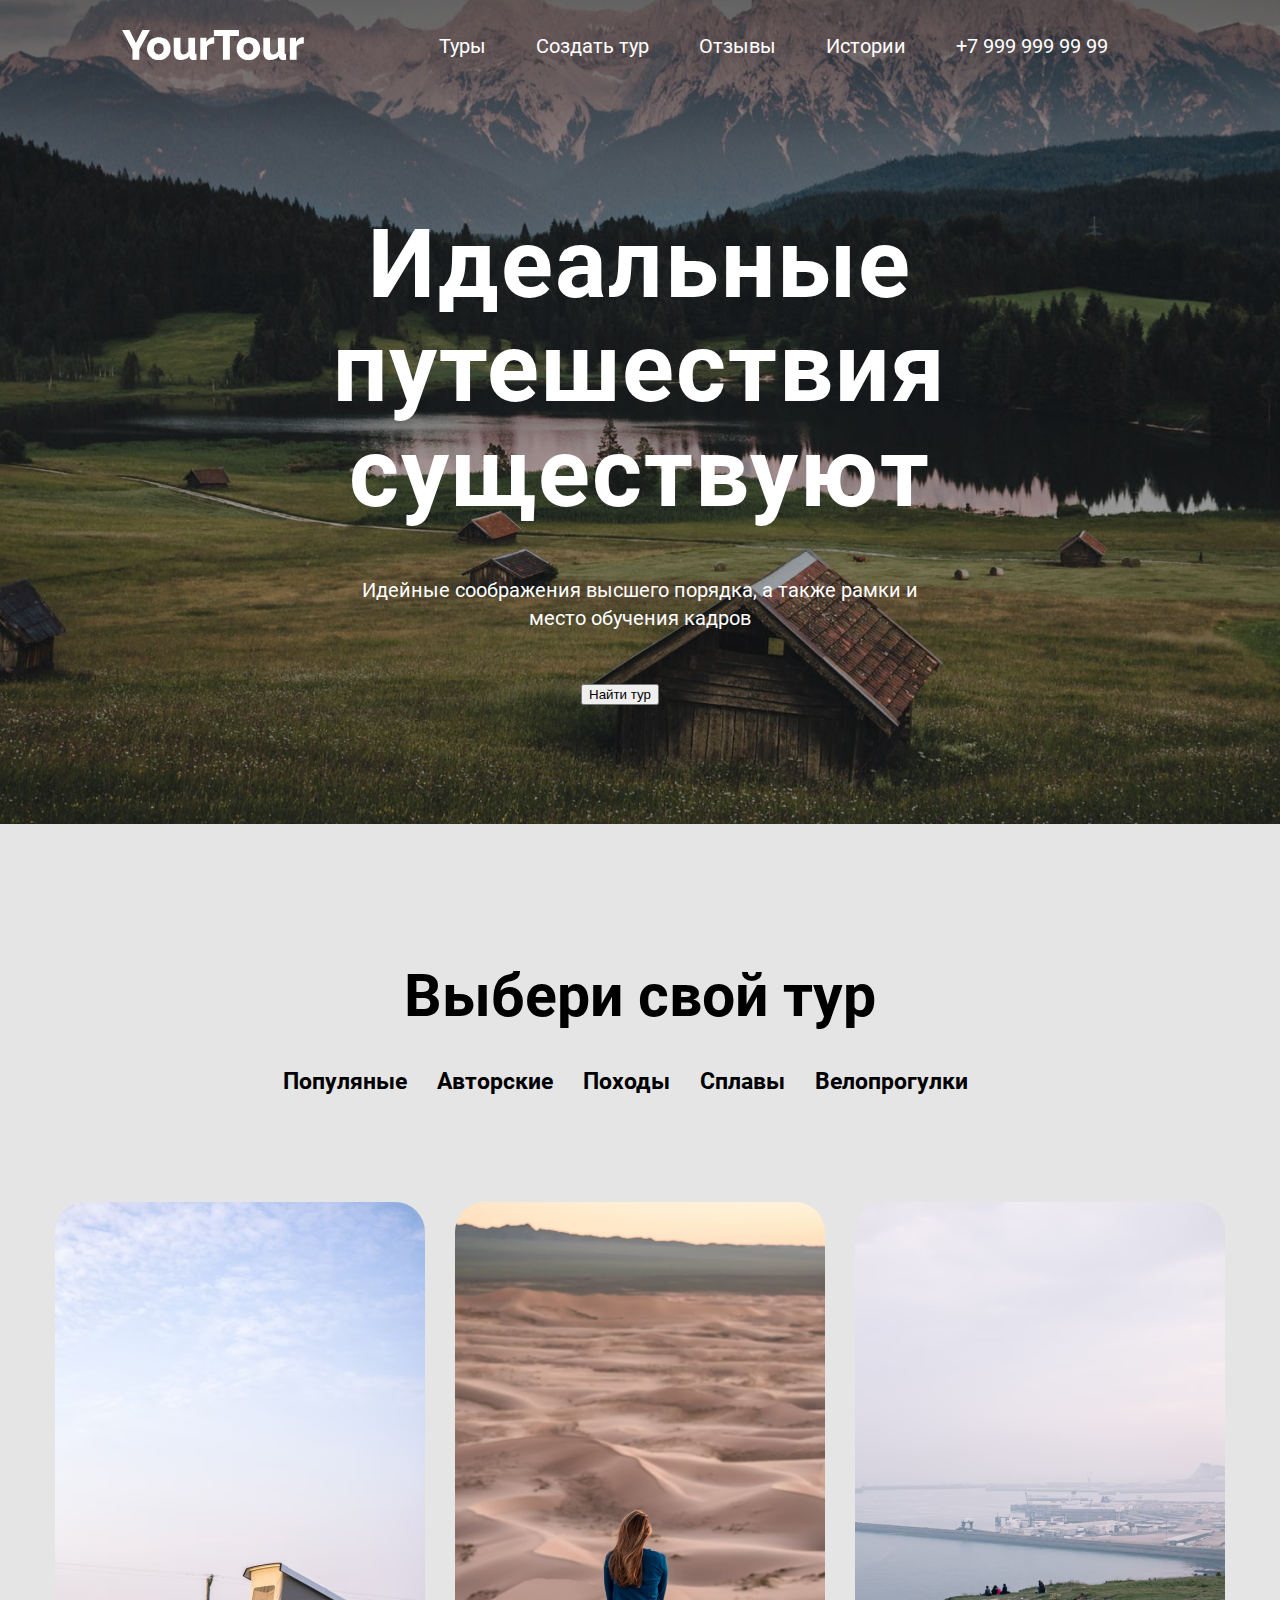
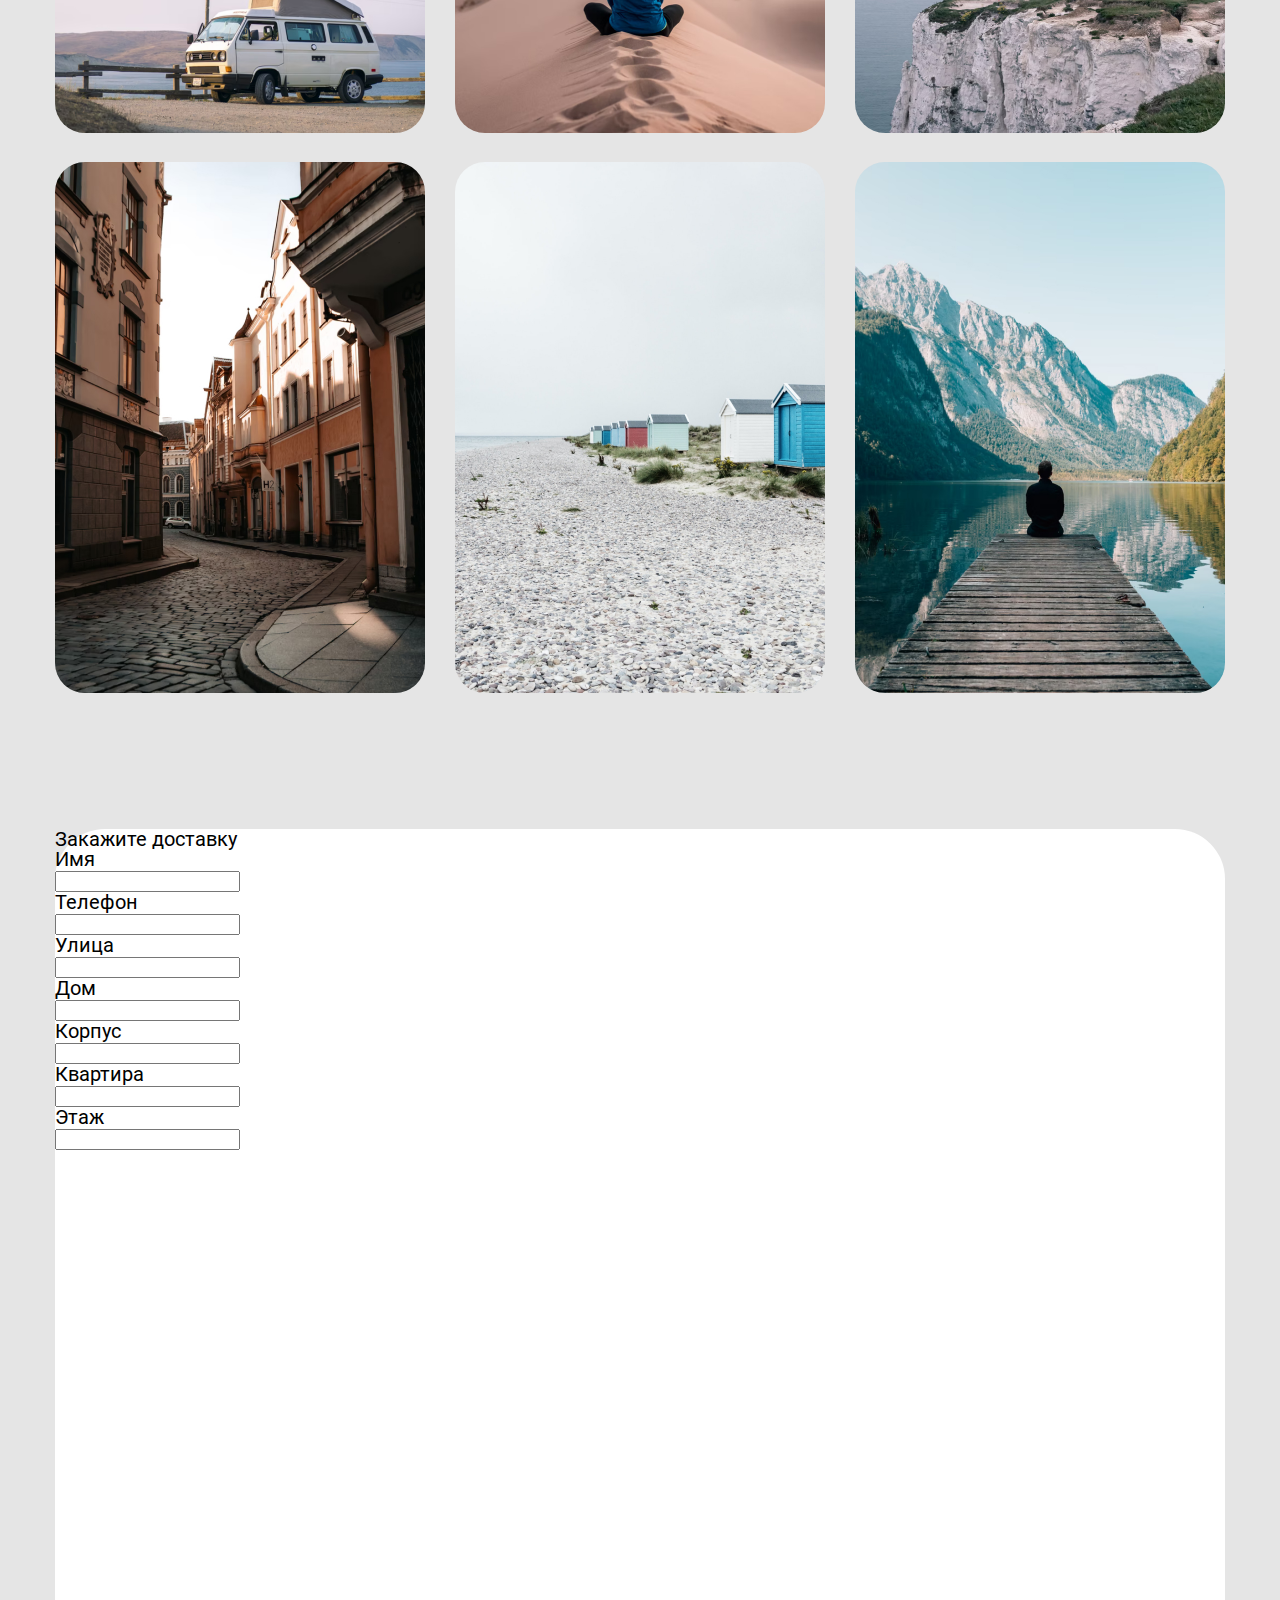
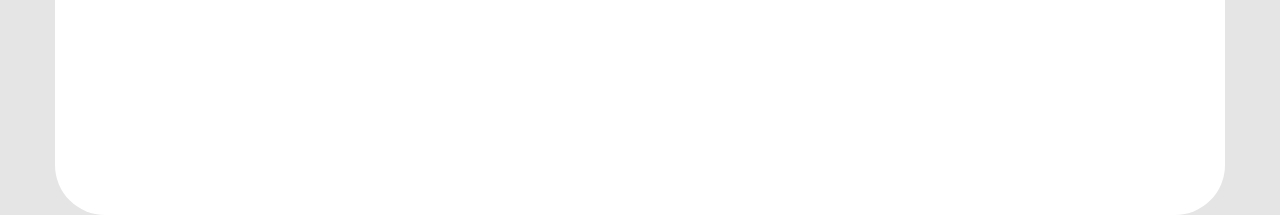
==== YourTour.html @ 51ddefcf "my first commit" ====
<!DOCTYPE html>
<html lang="ru">

<head>
   <link rel="stylesheet" href="css/style2.css">
   <meta charset="UTF-8">
   <meta http-equiv="X-UA-Compatible" content="IE=edge">
   <meta name="viewport" content="width=device-width, initial-scale=1.0">
   <title>YourTour</title>
</head>

<body>
   <header id="header" class="header">

      <div class="wrapper">
         <div class="header__wrapper">
            <div class="header__logo">
               <img src="img/svg/YourTour.svg" alt="Your Tour">
            </div>
            <nav class="header__nav">
               <ul class="header__list">
                  <li class="header__item">
                     <a href="#" class="header__link">Туры</a>
                  </li>
                  <li class="header__item">
                     <a href="#" class="header__link">Создать&nbspтур</a>
                  </li>
                  <li class="header__item">
                     <a href="#" class="header__link">Отзывы</a>
                  </li>
                  <li class="header__item">
                     <a href="#" class="header__link">Истории</a>
                  </li>

                  <li class="header__item">
                     <a href="#" class="header__link">+7&nbsp999&nbsp999&nbsp99&nbsp99</a>
                  </li>

               </ul>
            </nav>
         </div>
      </div>
      <div class="about">
         <h1 class="about__title">Идеальные путешествия существуют</h1>
         <p class="about__subtitle">Идейные соображения высшего порядка, а также рамки и место обучения кадров</p>
         <form action="#" class="btnfindtour" target="_blank">
            <button>Найти тур</button>
         </form>
      </div>
      </div>
   </header>
   <section id="chose" class="chose">
      <div class="chose__wrap">
         <h2 class="chose__title">Выбери свой тур</h2>
         <ul class="chose__tour-items">
            <li>
               <a href="#" class="chose__tour-link">Популяные</a>
            </li>
            <li>
               <a href="#" class="chose__tour-link">Авторские</a>
            </li>
            <li>
               <a href="#" class="chose__tour-link">Походы</a>
            </li>
            <li>
               <a href="#" class="chose__tour-link">Сплавы</a>
            </li>
            <li>
               <a href="#" class="chose__tour-link">Велопрогулки</a>
            </li>
         </ul>
      </div>

      <!-- Cards start -->
      <section id="offer" class="offer">
         <ul class="offer__pics">



            <img src="img/CardTour/cardtourphoto1.jpg" alt="Картинка оффера" class="offer__pics-item">

            <img src="img/CardTour/cardtourphoto2.jpg" alt="Картинка оффера" class="offer__pics-item">

            <img src="img/CardTour/cardtourphoto3.jpg" alt="Картинка оффера" class="offer__pics-item">

            <img src="img/CardTour/cardtourphoto4.jpg" alt="Картинка оффера" class="offer__pics-item">

            <img src="img/CardTour/cardtourphoto5.jpg" alt="Картинка оффера" class="offer__pics-item">

            <img src="img/CardTour/cardtourphoto6.jpg" alt="Картинка оффера" class="offer__pics-item">


         </ul>
      </section>


      <!-- Форма собери тур-->


      <section class="create__container">
         <div class="container container--">
            <h2 class="feedback__title">Закажите доставку</h2>
            <form class="feedback__form">
               <input type="hidden" name="to" value="somewhere@mail.com">
               <div class="feedback__form-col">
                  <div class="feedback__form-row">
                     <label class="feedback__form-block">
                        <div class="feedback__form-title">Имя</div>
                        <input type="text" class="feedback__form-input" name="name">
                     </label>
                     <label class="feedback__form-block">
                        <div class="feedback__form-title">Телефон</div>
                        <input type="text" class="feedback__form-input" name="phone">
                     </label>
                  </div>
                  <div class="feedback__form-row">
                     <label class="feedback__form-block">
                        <div class="feedback__form-title">Улица</div>
                        <input type="text" class="feedback__form-input" name="street">
                     </label>
                  </div>
                  <div class="feedback__form-row">
                     <label class="feedback__form-block">
                        <div class="feedback__form-title">Дом</div>
                        <input type="text" class="feedback__form-input" name="home">
                     </label>
                     <label class="feedback__form-block">
                        <div class="feedback__form-title">Корпус</div>
                        <input type="text" class="feedback__form-input" name="part">
                     </label>
                     <label class="feedback__form-block">
                        <div class="feedback__form-title">Квартира</div>
                        <input type="text" class="feedback__form-input" name="apt">
                     </label>
                     <label class="feedback__form-block">
                        <div class="feedback__form-title">Этаж</div>
                        <input type="text" class="feedback__form-input" name="floor">
                     </label>
                  </div>





      </section>
---- css/style2.css ----
/* http://meyerweb.com/eric/tools/css/reset/ 
   v2.0 | 20110126
   License: none (public domain)
*/

html, body, div, span, applet, object, iframe,
h1, h2, h3, h4, h5, h6, p, blockquote, pre,
a, abbr, acronym, address, big, cite, code,
del, dfn, em, img, ins, kbd, q, s, samp,
small, strike, strong, sub, sup, tt, var,
b, u, i, center,
dl, dt, dd, ol, ul, li,
fieldset, form, label, legend,
table, caption, tbody, tfoot, thead, tr, th, td,
article, aside, canvas, details, embed, 
figure, figcaption, footer, header, hgroup, 
menu, nav, output, ruby, section, summary,
time, mark, audio, video {
	margin: 0;
	padding: 0;
	border: 0;
	font-size: 100%;
	font: inherit;
	vertical-align: baseline;
}
/* HTML5 display-role reset for older browsers */
article, aside, details, figcaption, figure, 
footer, header, hgroup, menu, nav, section {
	display: block;
}
body {
	line-height: 1;
}
ol, ul {
	list-style: none;
}
blockquote, q {
	quotes: none;
}
blockquote:before, blockquote:after,
q:before, q:after {
	content: '';
	content: none;
}
table {
	border-collapse: collapse;
	border-spacing: 0;
}

/* roboto-regular - cyrillic */
@font-face {
   font-family: 'Roboto';
   font-style: normal;
   font-weight: 400;
   src: local(''),
        url('../fonts/roboto-v29-cyrillic-regular.woff2') format('woff2'), /* Chrome 26+, Opera 23+, Firefox 39+ */
        url('../fonts/roboto-v29-cyrillic-regular.woff') format('woff'); /* Chrome 6+, Firefox 3.6+, IE 9+, Safari 5.1+ */
 }
 /* roboto-500 - cyrillic */
 @font-face {
   font-family: 'Roboto';
   font-style: normal;
   font-weight: 500;
   src: local(''),
        url('../fonts/roboto-v29-cyrillic-500.woff2') format('woff2'), /* Chrome 26+, Opera 23+, Firefox 39+ */
        url('../fonts/roboto-v29-cyrillic-500.woff') format('woff'); /* Chrome 6+, Firefox 3.6+, IE 9+, Safari 5.1+ */
 }
 /* roboto-700 - cyrillic */
 @font-face {
   font-family: 'Roboto';
   font-style: normal;
   font-weight: 700;
   src: local(''),
        url('../fonts/roboto-v29-cyrillic-700.woff2') format('woff2'), /* Chrome 26+, Opera 23+, Firefox 39+ */
        url('../fonts/roboto-v29-cyrillic-700.woff') format('woff'); /* Chrome 6+, Firefox 3.6+, IE 9+, Safari 5.1+ */
 }

body{
   padding: 0;
   margin: 0;
   font-family: Roboto;
   font-style: normal;
   font-weight: normal;
   font-size: 20px;
   }

   h1, h2, h3, h4, h5, h6{
      padding: 0;
      margin: 0;
   }

   ul, li{
      display: block;
      padding: 0;
      margin: 0;
   }

   html{
      background-color: #E5E5E5;;
   }
  
   .header{
      top:0;
      left: 0;
      width: 100%;
      background: url('../img/header-img.jpg')  center no-repeat;
      
   }
   


 .wrapper{
   max-width: 1170px;
   margin: 0 auto;
}

.header__wrapper{
   
   padding-top: 28.88px;
   display: flex;
   flex-wrap: wrap;
   align-items:center;
   justify-content: space-around;
   padding-bottom: 147.88px;
}

.header__list{
   display: flex;
   flex-wrap: wrap;
}

.header__item{
   margin-right: 50px;
}

.header__link{
   color:white;
   font-family: Roboto;
   font-style: normal;
   font-weight: normal;
   font-size: 20px;
   line-height: 142%;
   text-decoration: none;
}

.header__link:hover, .header__link:focus, .header__link:active{
   opacity: .75;
}


/* Start about */
.about{
   max-width: 1170px;
   margin:0 auto;
   justify-content: space-between;


}

.about__title{
   font-family: Roboto;
   font-style: normal;
   font-weight: bold;
   font-size: 96px;
   line-height: 109%;
   color:white;
   text-align: center;
   letter-spacing: 0.02em;
   justify-content: space-between;
   padding-bottom: 50px;
   
   
   
}

.about__subtitle{
   max-width: 562px;
   margin: 0 auto;
   font-family: Roboto;
   font-style: normal;
   font-weight: normal;
   font-size: 20px;
   line-height: 142%;
   text-align: center;
   color: white;
   padding-bottom: 50px;
}

.btnfindtour{
   max-width: 118px;
   max-height: 34px;
   margin: 0 auto;
   padding-bottom: 119px;
   
}

/* Start find tour */


.chose{
   padding-top: 135px;
   max-width: 1170px;
   margin: 0 auto;
}

.chose__wrap{
text-align: center;
}

.chose__tour-items{
   display: flex;
   flex-wrap: wrap;
   text-align: center;
   justify-content: center;
   padding-bottom: 106px;
}



.chose__title{
  
   font-family: Roboto;
   font-style: normal;
   font-weight: bold;
   font-size: 59px;
   line-height: 124%;
   text-align: center;
   padding-bottom: 35px;

}

.chose__tour-link{
   font-family: Roboto;
   font-style: normal;
   font-weight: bold;
   font-size: 23px;
   line-height: 122%;
   text-decoration: none;
   color: black;
   margin-right: 30px;
}


.chose__tour-link:hover, .chose__tour-link:focus, .chose__tour-link:active{
   text-decoration: underline #EFA501;
   color: #EFA501;
}

/* Start pics */

.offer{
   
}


.offer__pics{
max-height: 1092px;
display: grid; 
grid-template-columns: repeat(3, 370px); 
grid-template-rows: repeat(3, 530px); 
grid-column-gap: 30px; 
grid-row-gap: 30px; 
padding-bottom: 135px;

}




.offer__pics-item{
max-width: 370px;
max-height: 531px;
border-radius: 30px;
position: relative;
}

/* Start create your tour */

.create__title{
max-width: 458px;
text-align: center;
font-family: Roboto;
font-style: normal;
font-weight: bold;
font-size: 59px;
line-height: 124%;
margin: 0 auto;
padding-bottom: 30px;
}

.create__subtitle{
   max-width: 418px;
font-family: Roboto;
font-style: normal;
font-weight: normal;
font-size: 20px;
line-height: 142%;
text-align: center;
color: #A6A6A6;
margin: 0 auto;
padding-bottom: 100px;
}


/* Create form  */

.create__container{
height: 986px;
background-color: #FFFFFF;
border-radius: 50px;
}


.create__form-name{
padding-bottom: 8px;

}

.create__form-wndw{
width: 500px;
height: 68px;
border-radius: 10px;
  

}
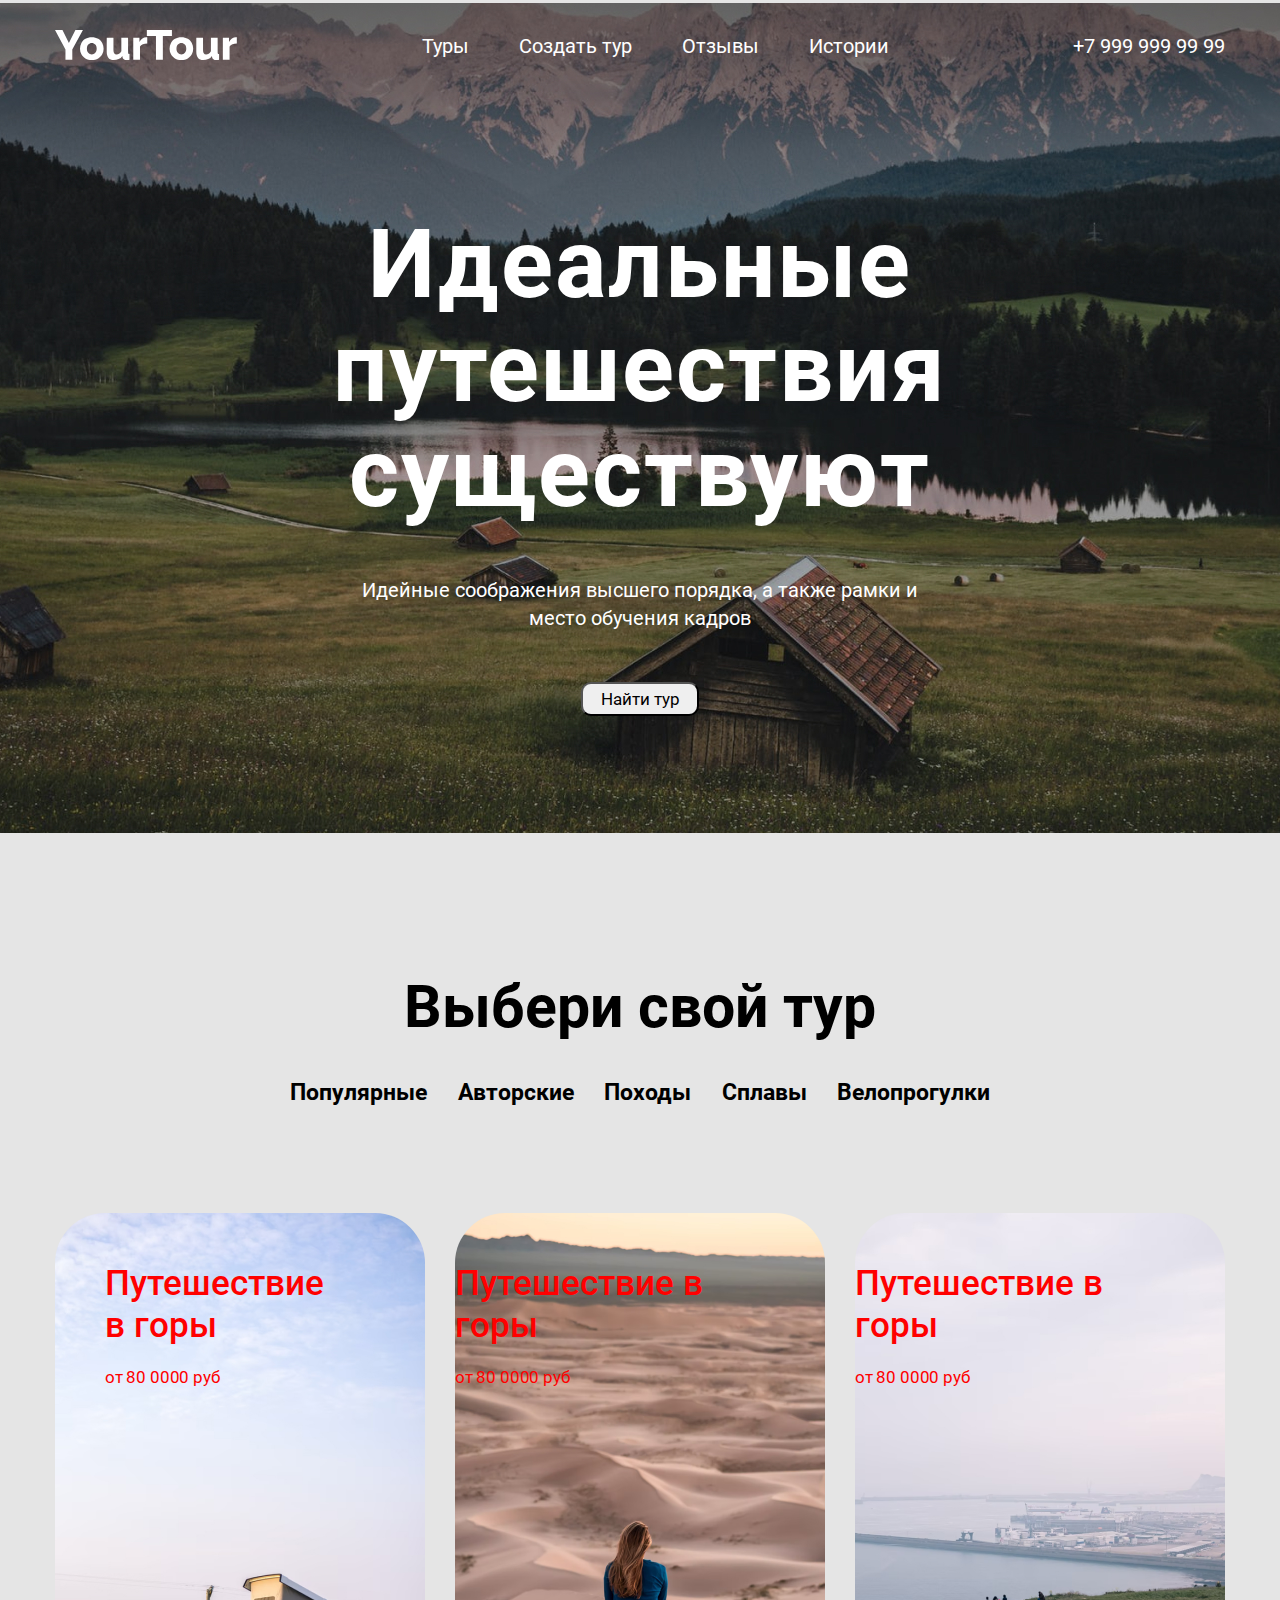
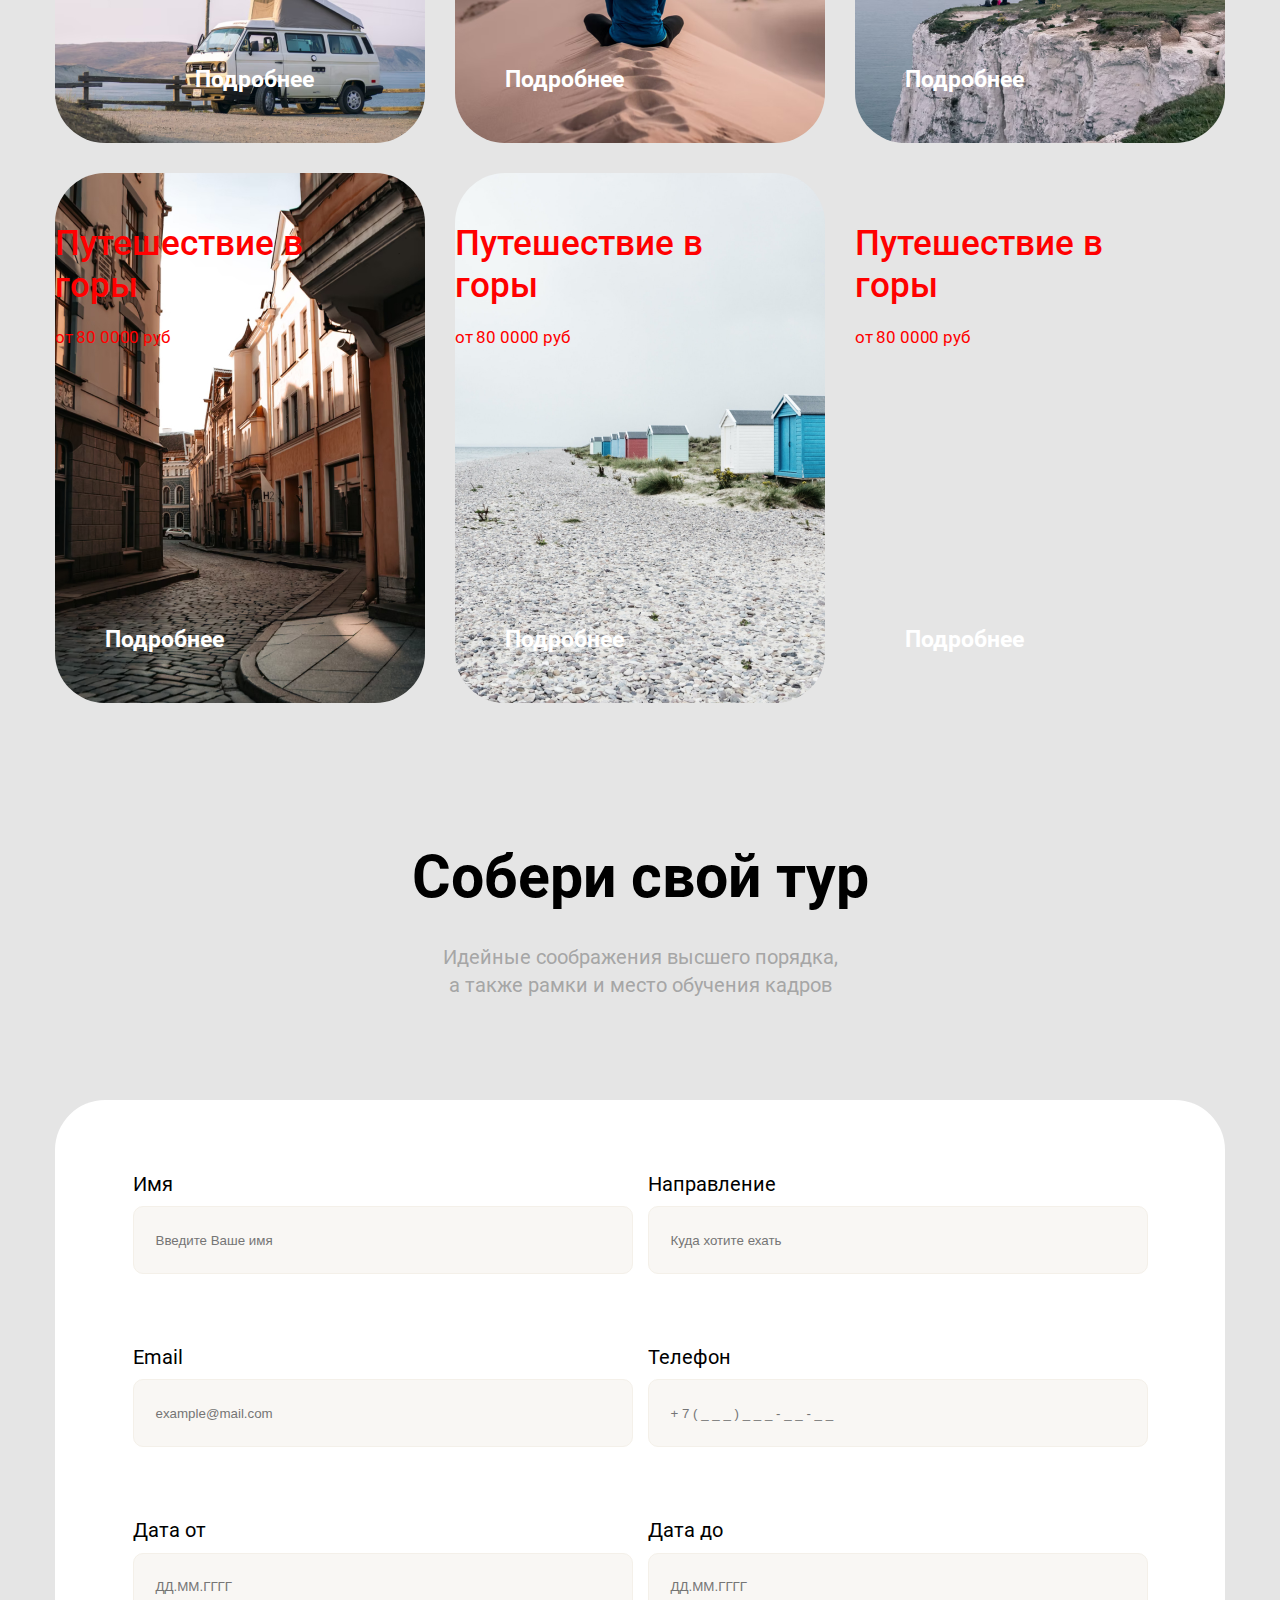
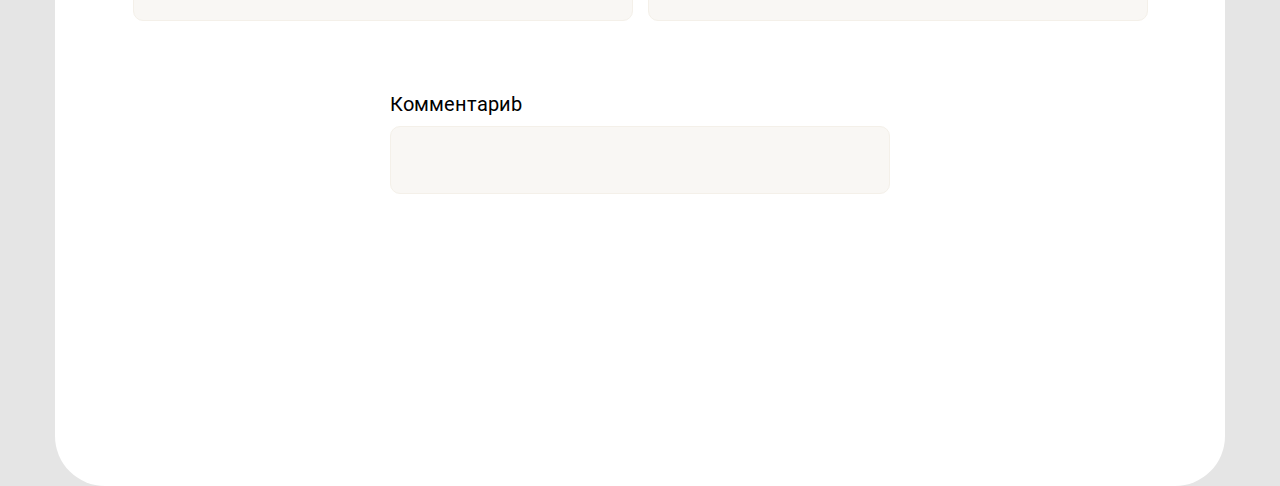
==== commit fe2a6898: "myfirstcommit" ====
--- a/YourTour.html
+++ b/YourTour.html
@@ -32,12 +32,9 @@
                      <a href="#" class="header__link">Истории</a>
                   </li>
 
-                  <li class="header__item">
-                     <a href="#" class="header__link">+7&nbsp999&nbsp999&nbsp99&nbsp99</a>
-                  </li>
-
                </ul>
             </nav>
+            <a href="#" class="header__link-phone">+7&nbsp999&nbsp999&nbsp99&nbsp99</a>
          </div>
       </div>
       <div class="about">
@@ -52,42 +49,78 @@
    <section id="chose" class="chose">
       <div class="chose__wrap">
          <h2 class="chose__title">Выбери свой тур</h2>
-         <ul class="chose__tour-items">
-            <li>
-               <a href="#" class="chose__tour-link">Популяные</a>
-            </li>
-            <li>
-               <a href="#" class="chose__tour-link">Авторские</a>
-            </li>
-            <li>
-               <a href="#" class="chose__tour-link">Походы</a>
-            </li>
-            <li>
-               <a href="#" class="chose__tour-link">Сплавы</a>
-            </li>
-            <li>
-               <a href="#" class="chose__tour-link">Велопрогулки</a>
-            </li>
-         </ul>
+         <div class="chose__nav">
+            <ul class="chose__tour-items">
+               <li>
+                  <a href="#" class="chose__tour-link">Популярные</a>
+               </li>
+               <li>
+                  <a href="#" class="chose__tour-link">Авторские</a>
+               </li>
+               <li>
+                  <a href="#" class="chose__tour-link">Походы</a>
+               </li>
+               <li>
+                  <a href="#" class="chose__tour-link">Сплавы</a>
+               </li>
+               <li>
+                  <a href="#" class="chose__tour-link">Велопрогулки</a>
+               </li>
+            </ul>
+         </div>
       </div>
 
       <!-- Cards start -->
       <section id="offer" class="offer">
          <ul class="offer__pics">
 
+            <li class="offer__item1">
+               <h3 class="offer__title">Путешествие в&nbspгоры</h3>
+               <p class="offer__subtitle">от 80 0000 руб</p>
+               <a href="#" class="offer__more">
+                  Подробнее <img src="img/icons/Vector.png" alt="" class="offer__more-vector">
+               </a>
+            </li>
+            <li class="offer__item2">
+               <h3 class="offer__title">Путешествие в горы</h3>
+               <p class="offer__subtitle">от 80 0000 руб</p>
+               <a href="#" class="offer__more">
+                  Подробнее <img src="img/icons/Vector.png" alt="" class="offer__more-vector">
+               </a>
+            </li>
+            <li class="offer__item3">
+               <h3 class="offer__title">Путешествие в горы</h3>
+               <p class="offer__subtitle">от 80 0000 руб</p>
+               <a href="#" class="offer__more">
+                  Подробнее <img src="img/icons/Vector.png" alt="" class="offer__more-vector">
+               </a>
 
+            </li>
+            <li class="offer__item4">
+               <h3 class="offer__title">Путешествие в горы</h3>
+               <p class="offer__subtitle">от 80 0000 руб</p>
+               <a href="#" class="offer__more">
+                  Подробнее <img src="img/icons/Vector.png" alt="" class="offer__more-vector">
+               </a>
 
-            <img src="img/CardTour/cardtourphoto1.jpg" alt="Картинка оффера" class="offer__pics-item">
+            </li>
+            <li class="offer__item5">
+               <h3 class="offer__title">Путешествие в горы</h3>
+               <p class="offer__subtitle">от 80 0000 руб</p>
+               <a href="#" class="offer__more">
+                  Подробнее <img src="img/icons/Vector.png" alt="" class="offer__more-vector">
+               </a>
 
-            <img src="img/CardTour/cardtourphoto2.jpg" alt="Картинка оффера" class="offer__pics-item">
+            </li>
+            <li class="offer__item">
+               <h3 class="offer__title">Путешествие в горы</h3>
+               <p class="offer__subtitle">от 80 0000 руб</p>
+               <a href="#" class="offer__more">
+                  Подробнее <img src="img/icons/Vector.png" alt="" class="offer__more-vector">
+               </a>
 
-            <img src="img/CardTour/cardtourphoto3.jpg" alt="Картинка оффера" class="offer__pics-item">
+            </li>
 
-            <img src="img/CardTour/cardtourphoto4.jpg" alt="Картинка оффера" class="offer__pics-item">
-
-            <img src="img/CardTour/cardtourphoto5.jpg" alt="Картинка оффера" class="offer__pics-item">
-
-            <img src="img/CardTour/cardtourphoto6.jpg" alt="Картинка оффера" class="offer__pics-item">
 
 
          </ul>
@@ -97,45 +130,43 @@
       <!-- Форма собери тур-->
 
 
-      <section class="create__container">
-         <div class="container container--">
-            <h2 class="feedback__title">Закажите доставку</h2>
-            <form class="feedback__form">
-               <input type="hidden" name="to" value="somewhere@mail.com">
-               <div class="feedback__form-col">
-                  <div class="feedback__form-row">
-                     <label class="feedback__form-block">
-                        <div class="feedback__form-title">Имя</div>
-                        <input type="text" class="feedback__form-input" name="name">
+      <section class="create">
+         <h2 class="create__title">Собери свой тур</h2>
+         <p class="create__subtitle">Идейные соображения высшего порядка, а&nbspтакже рамки и место обучения кадров</p>
+         <div class="create__container">
+            <form class="create__form">
+               <div class="create__form-col">
+                  <div class="create__form-row">
+                     <label class="create__form-block">
+                        <div class="create__form-title">Имя</div>
+                        <input type="text" placeholder="Введите Ваше имя" class="create__form-input" name="name">
                      </label>
-                     <label class="feedback__form-block">
-                        <div class="feedback__form-title">Телефон</div>
-                        <input type="text" class="feedback__form-input" name="phone">
+                     <label class="create__form-block">
+                        <div class="create__form-title">Направление</div>
+                        <input type="text" placeholder="Куда хотите ехать" class="create__form-input" name="name">
                      </label>
-                  </div>
-                  <div class="feedback__form-row">
-                     <label class="feedback__form-block">
-                        <div class="feedback__form-title">Улица</div>
-                        <input type="text" class="feedback__form-input" name="street">
+                     <label class="create__form-block">
+                        <div class="create__form-title">Email</div>
+                        <input type="text" placeholder="example@mail.com" class="create__form-input" name="name">
                      </label>
-                  </div>
-                  <div class="feedback__form-row">
-                     <label class="feedback__form-block">
-                        <div class="feedback__form-title">Дом</div>
-                        <input type="text" class="feedback__form-input" name="home">
+                     <label class="create__form-block">
+                        <div class="create__form-title">Телефон</div>
+                        <input type="text" placeholder="+ 7 ( _ _ _ ) _ _ _ - _ _ - _ _" class="create__form-input"
+                           name="name">
                      </label>
-                     <label class="feedback__form-block">
-                        <div class="feedback__form-title">Корпус</div>
-                        <input type="text" class="feedback__form-input" name="part">
+                     <label class="create__form-block">
+                        <div class="create__form-title">Дата от</div>
+                        <input type="text" placeholder="ДД.ММ.ГГГГ" class="create__form-input" name="name">
                      </label>
-                     <label class="feedback__form-block">
-                        <div class="feedback__form-title">Квартира</div>
-                        <input type="text" class="feedback__form-input" name="apt">
+                     <label class="create__form-block">
+                        <div class="create__form-title">Дата до</div>
+                        <input type="text" placeholder="ДД.ММ.ГГГГ" class="create__form-input" name="name">
                      </label>
-                     <label class="feedback__form-block">
-                        <div class="feedback__form-title">Этаж</div>
-                        <input type="text" class="feedback__form-input" name="floor">
+                     <label class="create__form-block">
+                        <div class="create__form-title">Комментариb</div>
+                        <input type="text" class="create__form-input" name="name">
                      </label>
+
                   </div>
 
 
--- a/css/style2.css
+++ b/css/style2.css
@@ -115,32 +115,49 @@
 }
 
 .header__wrapper{
-   
    padding-top: 28.88px;
    display: flex;
    flex-wrap: wrap;
    align-items:center;
-   justify-content: space-around;
+   justify-content: space-between;
    padding-bottom: 147.88px;
+}
+
+.header__nav{
+   display: flex;
+   flex-wrap: nowrap;
+   justify-content: space-between;
+}
+
+.header__logo{
+   justify-content: flex-start;
 }
 
 .header__list{
    display: flex;
-   flex-wrap: wrap;
-}
-
-.header__item{
-   margin-right: 50px;
+   flex-wrap: nowrap;
+   max-width: 468px;
+}
+
+
+
+.header__item:not(:last-child){
+margin-right: 50px;
 }
 
 .header__link{
+   text-decoration: none;
    color:white;
    font-family: Roboto;
    font-style: normal;
    font-weight: normal;
    font-size: 20px;
    line-height: 142%;
+}
+
+.header__link-phone{
    text-decoration: none;
+   color: white;
 }
 
 .header__link:hover, .header__link:focus, .header__link:active{
@@ -186,13 +203,28 @@
    padding-bottom: 50px;
 }
 
+
+
 .btnfindtour{
    max-width: 118px;
    max-height: 34px;
-   margin: 0 auto;
-   padding-bottom: 119px;
-   
-}
+  border-radius: 10px;
+  margin: 0 auto;
+  display: flex;
+  padding-bottom: 119px;
+}
+
+.btnfindtour button{
+   width: 184px;
+   height: 34px;
+   font-family: Roboto;
+   font-style: normal;
+   font-weight: normal;
+   font-size: 17px;
+   line-height: 142%;
+   border-radius: 10px;
+}
+
 
 /* Start find tour */
 
@@ -207,13 +239,21 @@
 text-align: center;
 }
 
+.chose__nav{
+   
+}
+
 .chose__tour-items{
+  margin: 0 auto;
    display: flex;
-   flex-wrap: wrap;
+   flex-wrap: nowrap;
    text-align: center;
-   justify-content: center;
    padding-bottom: 106px;
-}
+   max-width: 700px;
+   justify-content: space-between;
+}
+
+
 
 
 
@@ -237,8 +277,12 @@
    line-height: 122%;
    text-decoration: none;
    color: black;
-   margin-right: 30px;
-}
+   
+}
+
+
+
+
 
 
 .chose__tour-link:hover, .chose__tour-link:focus, .chose__tour-link:active{
@@ -262,6 +306,7 @@
 grid-row-gap: 30px; 
 padding-bottom: 135px;
 
+
 }
 
 
@@ -271,66 +316,187 @@
 max-width: 370px;
 max-height: 531px;
 border-radius: 30px;
-position: relative;
-}
-
-/* Start create your tour */
-
-.create__title{
-max-width: 458px;
-text-align: center;
+
+} 
+
+
+
+.offer__item1{
+   position: relative;
+   background-image: url(../img/CardTour/cardtourphoto1.jpg);
+   background-size: cover;
+   border-radius: 50px;
+   display: flex;
+   justify-content: center;
+}
+.offer__item2{
+   position: relative;
+   background-image: url(../img/CardTour/cardtourphoto2.jpg);
+   background-size: cover;
+   border-radius: 50px;
+}
+.offer__item3{
+   position: relative;
+   background-image: url(../img/CardTour/cardtourphoto3.jpg);
+   background-size: cover;
+   border-radius: 50px;
+}
+.offer__item4{
+   position: relative;
+   background-image: url(../img/CardTour/cardtourphoto4.jpg);
+   background-size: cover;
+   border-radius: 50px;
+}
+.offer__item5{
+   position: relative;
+   background-image: url(../img/CardTour/cardtourphoto5.jpg);
+   background-size: cover;
+   border-radius: 50px;
+}
+.offer__item6{
+   position: relative;
+   background-image: url(../img/CardTour/cardtourphoto6.jpg);
+   background-size: cover;
+   border-radius: 50px;
+}
+
+.offer__title, .offer__subtitle, .offer__more{
+   position: absolute;
+}
+
+.offer__title{
 font-family: Roboto;
 font-style: normal;
-font-weight: bold;
-font-size: 59px;
-line-height: 124%;
-margin: 0 auto;
-padding-bottom: 30px;
-}
-
-.create__subtitle{
-   max-width: 418px;
-font-family: Roboto;
-font-style: normal;
-font-weight: normal;
-font-size: 20px;
-line-height: 142%;
-text-align: center;
-color: #A6A6A6;
-margin: 0 auto;
-padding-bottom: 100px;
-}
-
-
-/* Create form  */
+font-weight: 500;
+font-size: 35px;
+line-height: 122%;
+color: red;
+width: 270px;
+max-height: 86px;
+margin-top: 50px;
+
+
+
+}
+
+.offer__subtitle{
+   margin-top: 152px;
+   font-family: Roboto;
+   color: red;
+   font-style: normal;
+   font-weight: normal;
+   font-size: 17px;
+   line-height: 142%;
+   letter-spacing: -0.01em;
+   width: 270px;
+   max-height: 24px;
+   
+}
+
+.offer__more{
+   margin-top: 453px;
+   color: white;
+   text-decoration: none;
+   font-family: Roboto;
+   font-style: normal;
+   font-weight: bold;
+   font-size: 23px;
+   line-height: 122%;
+   margin-left: 50px;
+}
+
+.offer__more-vector{
+   padding-left: 16px;
+}
+
+
+/* Start feedback  */
 
 .create__container{
-height: 986px;
-background-color: #FFFFFF;
-border-radius: 50px;
-}
-
-
-.create__form-name{
-padding-bottom: 8px;
-
-}
-
-.create__form-wndw{
-width: 500px;
-height: 68px;
-border-radius: 10px;
-  
-
-}
-
-
-
-
-
-
-
-
-
-
-
+   height: 986px;
+   background-color: #FFFFFF;
+   border-radius: 50px;
+   }
+   
+   .create__title{
+      max-width: 458px;
+      text-align: center;
+      font-family: Roboto;
+      font-style: normal;
+      font-weight: bold;
+      font-size: 59px;
+      line-height: 124%;
+      margin: 0 auto;
+      padding-bottom: 30px;
+      
+      }
+      
+      .create__subtitle{
+         max-width: 418px;
+      font-family: Roboto;
+      font-style: normal;
+      font-weight: normal;
+      font-size: 20px;
+      line-height: 142%;
+      text-align: center;
+      color: #A6A6A6;
+      margin: 0 auto;
+      padding-bottom: 100px;
+      }
+   
+   .create__form-name{
+   padding-bottom: 8px;
+   
+   }
+
+   .create__form-title{
+      padding-bottom: 8px;
+   }
+
+.create__form-col{
+   max-width: 1170px;
+   max-height: 986px;
+   
+}
+
+.create__form-row{
+   justify-content: space-around;
+  max-width: 1030px;
+  margin: 0 auto;
+  display: flex;
+  flex-wrap: wrap;
+  padding-top: 70px;
+}
+
+.create__form-block{
+   padding-bottom: 69px;
+   font-family: Roboto;
+   font-style: normal;
+   font-weight: normal;
+   font-size: 20px;
+   line-height: 142%;
+}
+
+
+.create__form-block:last-child{
+   padding-bottom: 33px;
+   
+}
+
+.create__form-input{
+   width: 500px;
+   height: 68px;
+   border-radius: 10px;
+   border: 1px solid #F4F0E9;
+   box-sizing: border-box;
+   background: #F9F7F4;
+}
+
+.create__form-input::placeholder{
+   padding-left: 20px;
+}
+
+
+
+
+
